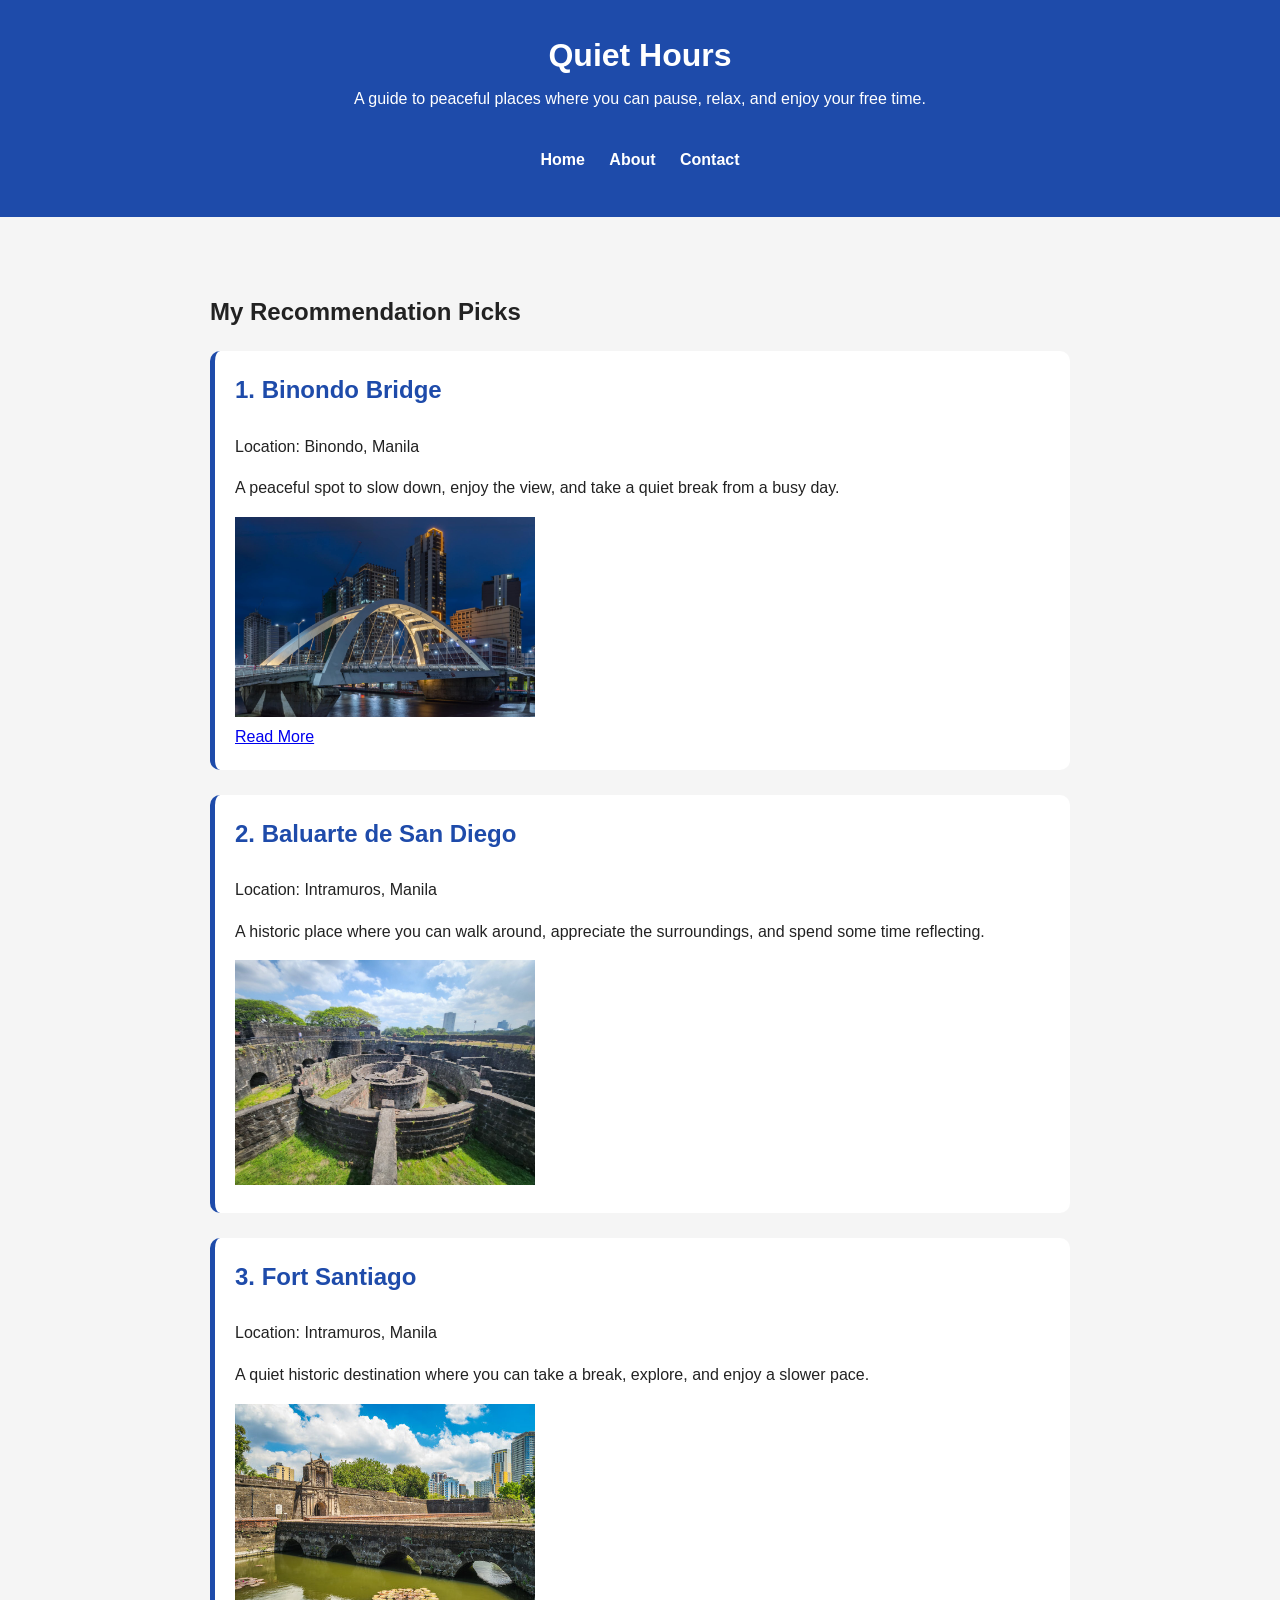
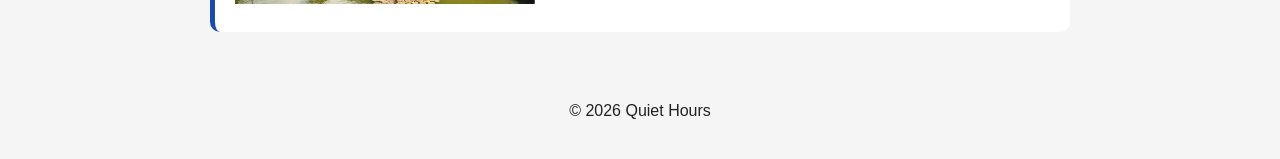
==== index.html @ 7797ea56 "Create stylesheet" ====
<!DOCTYPE html>
<html>
<head>
    <title>Quiet Hours</title>
    <link rel="stylesheet" href="style.css">
</head>

<body>

      <header>
        <h1>Quiet Hours</h1>

        <p>A guide to peaceful places where you can pause, relax, and enjoy your free time.</p>

        <nav>
            <ul>
                <li><a href="index.html">Home</a></li>
                <li><a href="about.html">About</a></li>
                <li><a href="contact.html">Contact</a></li>
            </ul>
        </nav>
    </header>

    <main>
        
    <br>

    <h2>My Recommendation Picks</h2>

<article class="place-card">
    <h3>1. Binondo Bridge</h3>
    <p>Location: Binondo, Manila</p>
    <p>A peaceful spot to slow down, enjoy the view, and take a quiet break from a busy day.</p>
    <img src="binondo-bridge.jpg" alt="Binondo Bridge in Manila" width="300"><br>
    <a href = "places/binondo-bridge.html">Read More</a>
</article>

<article class="place-card">
    <h3>2. Baluarte de San Diego</h3>
    <p>Location: Intramuros, Manila</p>
    <p>A historic place where you can walk around, appreciate the surroundings, and spend some time reflecting.</p>
    <img src="baluarte-de-san-diego.jpg" alt="Baluarte de San Diego in Intramuros" width="300">
</article>

<article class="place-card">
    <h3>3. Fort Santiago</h3>
    <p>Location: Intramuros, Manila</p>
    <p>A quiet historic destination where you can take a break, explore, and enjoy a slower pace.</p>
    <img src="fort-santiago.jpg" alt="Fort Santiago in Intramuros" width="300">
</article>
 </main>

 <footer>
    <p>&copy; 2026 Quiet Hours </p>
 </footer>

</body>
</html>
---- style.css ----
/* 1. Variables */
:root {
    --brand: #1e4baa;
    --dark-ink: #222222;
    --muted-grey: #666666;
    --light-background: #f5f5f5;
    --white: #ffffff;
}

/* 2. Base Styles */
* {
    box-sizing: border-box;
}

body {
    margin: 0;
    font-family: Arial, sans-serif;
    line-height: 1.6;
    color: var(--dark-ink);
    background-color: var(--light-background);
}

/* 3. Layout Regions */
header {
    background-color: var(--brand);
    color: var(--white);
    padding: 30px;
    text-align: center;
}

header h1 {
    margin: 0;
}

header p {
    margin: 5px 0 20px;
}

nav {
    background-color: var(--brand);
    padding: 15px;
    text-align: center;
}

nav ul {
    list-style: none;
    padding: 0;
    margin: 0;
}

nav li {
    display: inline-block;
    margin: 0 10px;
}

nav a {
    color: var(--white);
    text-decoration: none;
    font-weight: bold;
}

nav a:hover {
    text-decoration: underline;
}

main {
    max-width: 900px;
    margin: 30px auto;
    padding: 0 20px;
}

footer {
    text-align: center;
    padding: 20px;
    color: var(--dark-ink);
}

/* 4. Components */
.place-card {
    background-color: var(--white);
    border-radius: 10px;
    border-left: 5px solid var(--brand);
    padding: 20px;
    margin-bottom: 25px;
}

.place-card h3 {
    font-size: 24px;
    color: var(--brand);
    margin-top: 0;
}

.place-card img {
    max-width: 100%;
    height: auto;
}
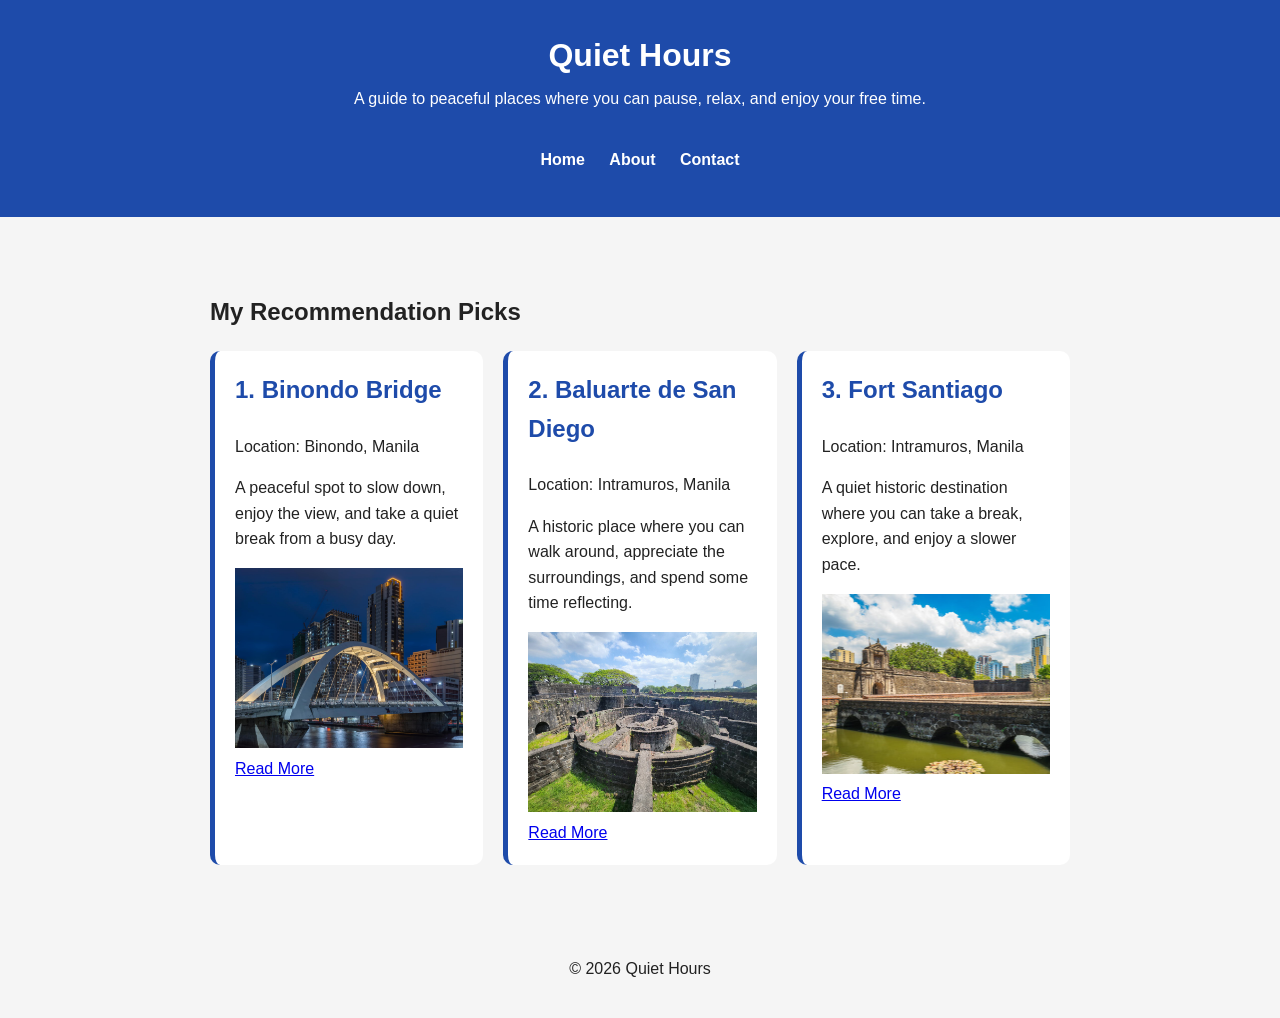
==== commit 50637274: "add more details" ====
--- a/index.html
+++ b/index.html
@@ -23,9 +23,11 @@
 
     <main>
         
+        
     <br>
 
     <h2>My Recommendation Picks</h2>
+    <div class="places-container">
 
 <article class="place-card">
     <h3>1. Binondo Bridge</h3>
@@ -39,15 +41,18 @@
     <h3>2. Baluarte de San Diego</h3>
     <p>Location: Intramuros, Manila</p>
     <p>A historic place where you can walk around, appreciate the surroundings, and spend some time reflecting.</p>
-    <img src="baluarte-de-san-diego.jpg" alt="Baluarte de San Diego in Intramuros" width="300">
+    <img src="baluarte-de-san-diego.jpg" alt="Baluarte de San Diego in Intramuros" width="300"><br>
+    <a href = "places/baluarte-de-san-diego.html">Read More</a>
 </article>
 
 <article class="place-card">
     <h3>3. Fort Santiago</h3>
     <p>Location: Intramuros, Manila</p>
     <p>A quiet historic destination where you can take a break, explore, and enjoy a slower pace.</p>
-    <img src="fort-santiago.jpg" alt="Fort Santiago in Intramuros" width="300">
+    <img src="fort-santiago.jpg" alt="Fort Santiago in Intramuros" width="300"><br>
+    <a href = "places/fort-santiago.html">Read More</a>
 </article>
+</div>
  </main>
 
  <footer>
--- a/style.css
+++ b/style.css
@@ -8,6 +8,12 @@
 }
 
 /* 2. Base Styles */
+main {
+    max-width: 1100px;
+    margin: 30px auto;
+    padding: 0 20px;
+}
+
 * {
     box-sizing: border-box;
 }
@@ -76,6 +82,13 @@
 }
 
 /* 4. Components */
+.places-container {
+    display: grid;
+    grid-template-columns: repeat(3, 1fr);
+    gap: 20px;
+}
+
+
 .place-card {
     background-color: var(--white);
     border-radius: 10px;
@@ -92,5 +105,75 @@
 
 .place-card img {
     max-width: 100%;
-    height: auto;
+    height: 180px;
+    object-fit: cover;
+}
+
+/* 5. Contact Form */
+form {
+    max-width: 700px;
+    margin: 0 auto;
+}
+
+fieldset {
+    padding: 20px;
+    border-radius: 10px;
+    border: 1px solid var(--muted-grey);
+    margin-bottom: 20px;
+}
+
+legend {
+    color: var(--brand);
+    font-weight: bold;
+    padding: 0 8px;
+}
+
+input[type="text"],
+input[type="email"],
+textarea {
+    padding: 10px;
+    font-size: 16px;
+    width: 100%;
+    max-width: 100%;
+}
+
+label {
+    display: flex;
+    align-items: center;
+    gap: 8px;
+}
+
+input[type="radio"],
+input[type="checkbox"] {
+    width: auto;
+    margin: 0;
+}
+
+
+textarea {
+    min-height: 150px;
+    resize: vertical;
+}
+
+button[type="submit"] {
+    background-color: var(--brand);
+    color: var(--white);
+    padding: 12px 20px;
+    border: none;
+    border-radius: 6px;
+    cursor: pointer;
+    font-size: 16px;
+}
+
+button[type="submit"]:hover {
+    opacity: 0.9;
+}
+
+
+
+/* 6. Focus State */
+input:focus,
+textarea:focus {
+    outline: 3px solid var(--brand);
+    outline-offset: 2px;
 }
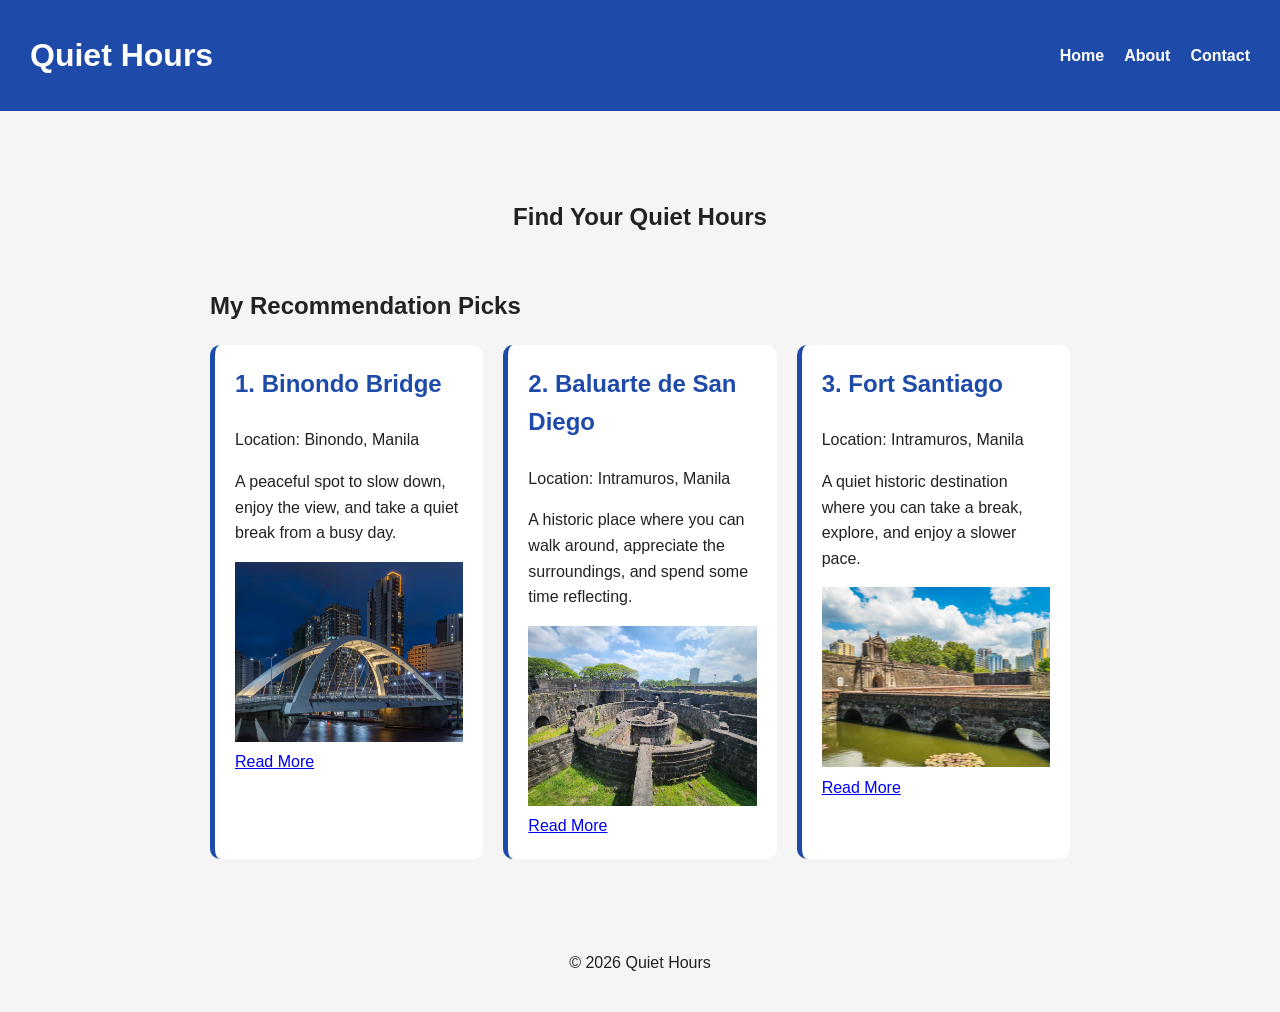
==== commit 56fb1a71: "Rebuild my header with flexbox" ====
--- a/index.html
+++ b/index.html
@@ -7,10 +7,9 @@
 
 <body>
 
-      <header>
+      <header class="site-header">
         <h1>Quiet Hours</h1>
 
-        <p>A guide to peaceful places where you can pause, relax, and enjoy your free time.</p>
 
         <nav>
             <ul>
@@ -25,7 +24,9 @@
         
         
     <br>
-
+<section class="welcome-banner">
+    <h2>Find Your Quiet Hours</h2>
+</section>
     <h2>My Recommendation Picks</h2>
     <div class="places-container">
 
--- a/style.css
+++ b/style.css
@@ -14,6 +14,13 @@
     padding: 0 20px;
 }
 
+.welcome-banner {
+    height: 100px;
+    display: flex;
+    justify-content: center;
+    align-items: center;
+}
+
 * {
     box-sizing: border-box;
 }
@@ -27,45 +34,34 @@
 }
 
 /* 3. Layout Regions */
-header {
+.site-header {
+    display: flex;
+    justify-content: space-between;
+    align-items: center;
     background-color: var(--brand);
     color: var(--white);
     padding: 30px;
-    text-align: center;
 }
 
-header h1 {
+.site-header h1 {
     margin: 0;
 }
 
-header p {
-    margin: 5px 0 20px;
-}
-
-nav {
-    background-color: var(--brand);
-    padding: 15px;
-    text-align: center;
-}
-
-nav ul {
+.site-header nav ul {
+    display: flex;
+    gap: 20px;
     list-style: none;
     padding: 0;
     margin: 0;
 }
 
-nav li {
-    display: inline-block;
-    margin: 0 10px;
-}
-
-nav a {
+.site-header nav a {
     color: var(--white);
     text-decoration: none;
     font-weight: bold;
 }
 
-nav a:hover {
+.site-header nav a:hover {
     text-decoration: underline;
 }
 
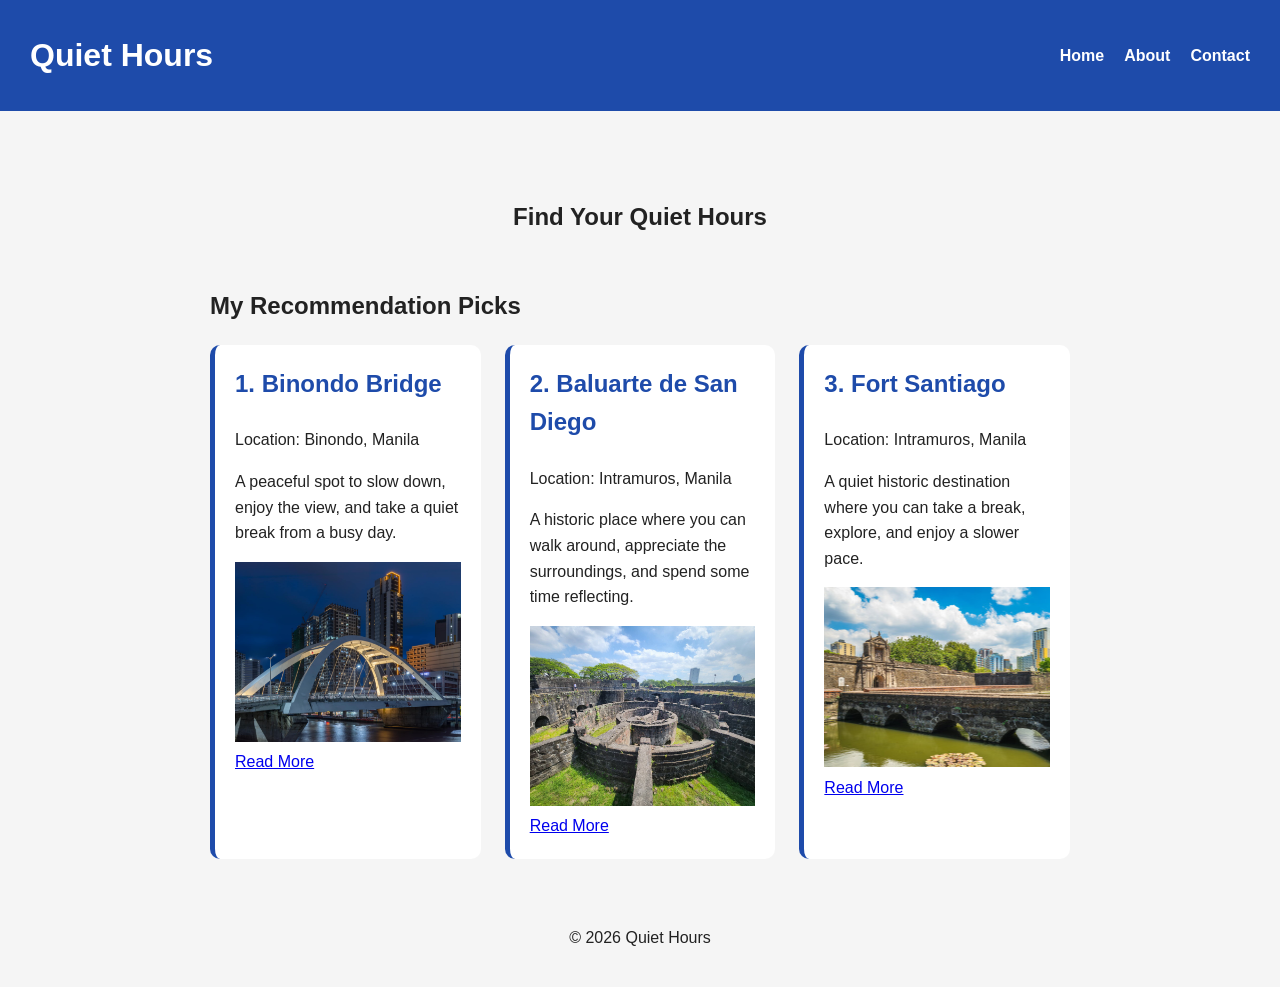
==== commit 0f57234c: "Put places side by side" ====
--- a/index.html
+++ b/index.html
@@ -28,7 +28,7 @@
     <h2>Find Your Quiet Hours</h2>
 </section>
     <h2>My Recommendation Picks</h2>
-    <div class="places-container">
+    <div class="place-grid">
 
 <article class="place-card">
     <h3>1. Binondo Bridge</h3>
--- a/style.css
+++ b/style.css
@@ -78,19 +78,19 @@
 }
 
 /* 4. Components */
-.places-container {
-    display: grid;
-    grid-template-columns: repeat(3, 1fr);
-    gap: 20px;
+.place-grid {
+    display: flex;
+    flex-wrap: wrap;
+    gap: 24px;
 }
 
 
 .place-card {
+    flex: 1 1 240px;
     background-color: var(--white);
     border-radius: 10px;
     border-left: 5px solid var(--brand);
     padding: 20px;
-    margin-bottom: 25px;
 }
 
 .place-card h3 {
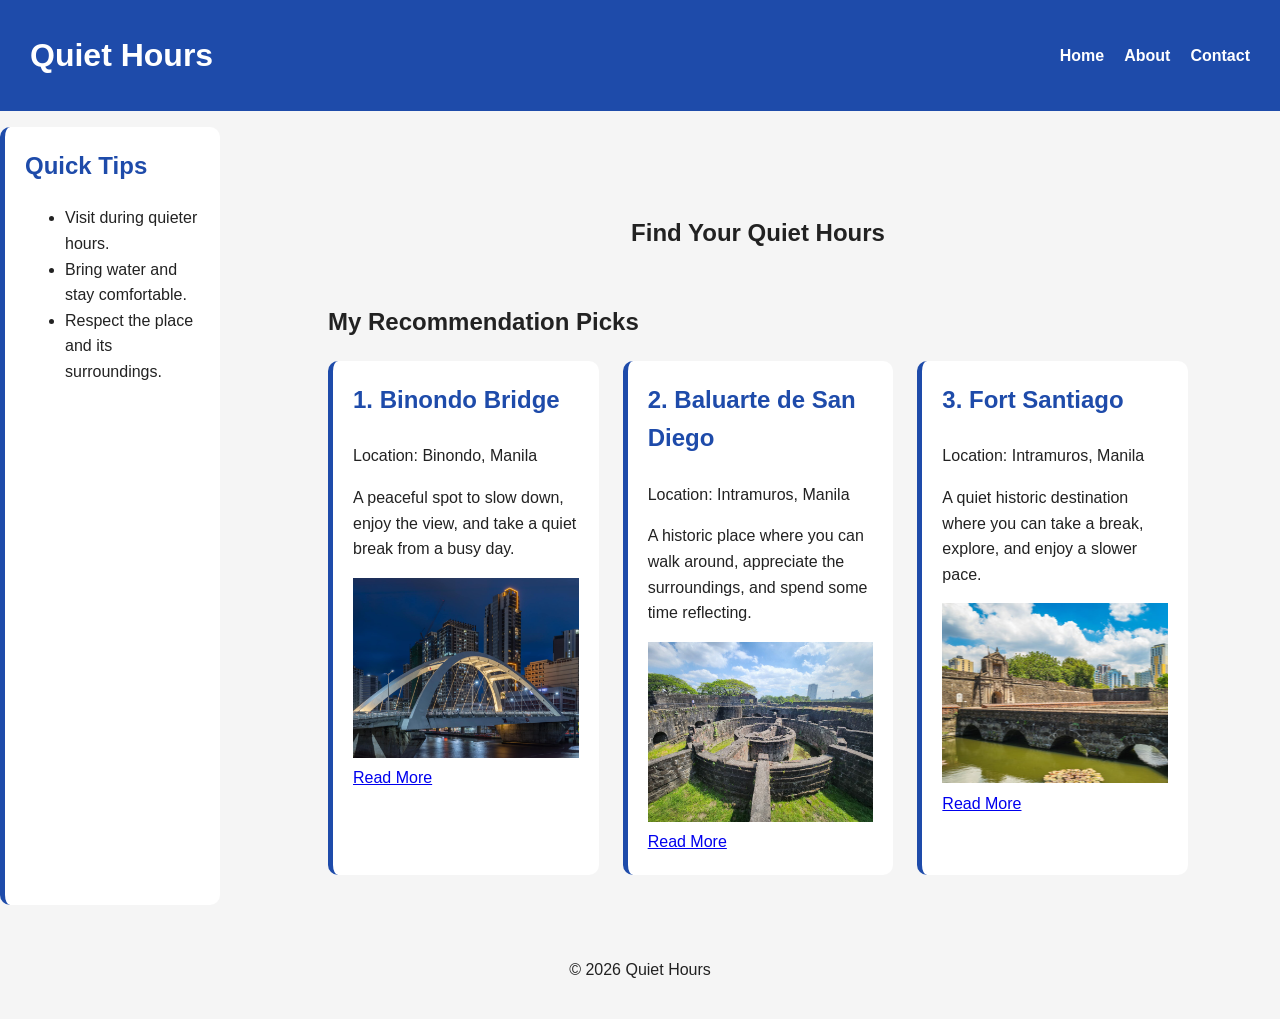
==== commit 5552f09d: "Create a Grid Layout" ====
--- a/index.html
+++ b/index.html
@@ -6,7 +6,7 @@
 </head>
 
 <body>
-
+<div class="page">
       <header class="site-header">
         <h1>Quiet Hours</h1>
 
@@ -19,6 +19,15 @@
             </ul>
         </nav>
     </header>
+
+   <aside>
+        <h2>Quick Tips</h2>
+        <ul>
+            <li>Visit during quieter hours.</li>
+            <li>Bring water and stay comfortable.</li>
+            <li>Respect the place and its surroundings.</li>
+        </ul>
+    </aside>
 
     <main>
         
@@ -59,6 +68,6 @@
  <footer>
     <p>&copy; 2026 Quiet Hours </p>
  </footer>
-
+</div>
 </body>
 </html>
--- a/style.css
+++ b/style.css
@@ -75,6 +75,44 @@
     text-align: center;
     padding: 20px;
     color: var(--dark-ink);
+}
+
+.page {
+    display: grid;
+    grid-template-columns: 220px 1fr;
+    grid-template-areas:
+        "masthead masthead"
+        "side     main"
+        "foot     foot";
+    gap: 16px;
+}
+
+.site-header {
+    grid-area: masthead;
+}
+
+aside {
+    grid-area: side;
+}
+
+aside {
+    background-color: var(--white);
+    padding: 20px;
+    border-radius: 10px;
+    border-left: 5px solid var(--brand);
+}
+
+aside h2 {
+    color: var(--brand);
+    margin-top: 0;
+}
+
+main {
+    grid-area: main;
+}
+
+footer {
+    grid-area: foot;
 }
 
 /* 4. Components */
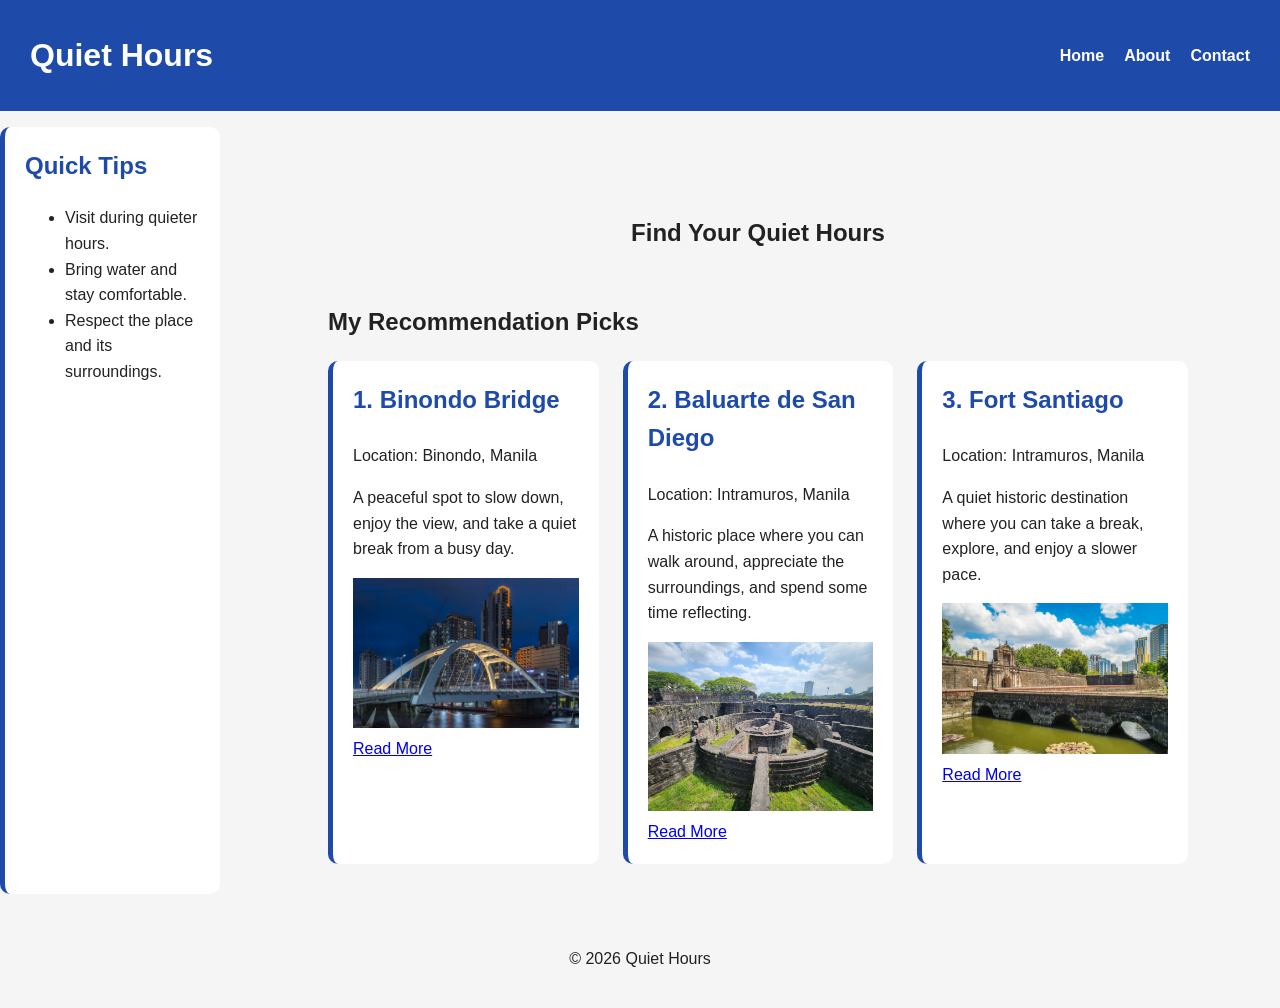
==== commit 5c434035: "Make my Guide Responsive" ====
--- a/index.html
+++ b/index.html
@@ -1,6 +1,7 @@
 <!DOCTYPE html>
 <html>
 <head>
+    <meta name="viewport" content="width=device-width, initial-scale=1.0">
     <title>Quiet Hours</title>
     <link rel="stylesheet" href="style.css">
 </head>
--- a/style.css
+++ b/style.css
@@ -79,12 +79,23 @@
 
 .page {
     display: grid;
-    grid-template-columns: 220px 1fr;
+    grid-template-columns: 1fr;
     grid-template-areas:
-        "masthead masthead"
-        "side     main"
-        "foot     foot";
+        "masthead"
+        "main"
+        "side"
+        "foot";
     gap: 16px;
+}
+
+@media (min-width: 700px) {
+    .page {
+        grid-template-columns: 220px 1fr;
+        grid-template-areas:
+            "masthead masthead"
+            "side     main"
+            "foot     foot";
+    }
 }
 
 .site-header {
@@ -139,8 +150,7 @@
 
 .place-card img {
     max-width: 100%;
-    height: 180px;
-    object-fit: cover;
+    height: auto;
 }
 
 /* 5. Contact Form */
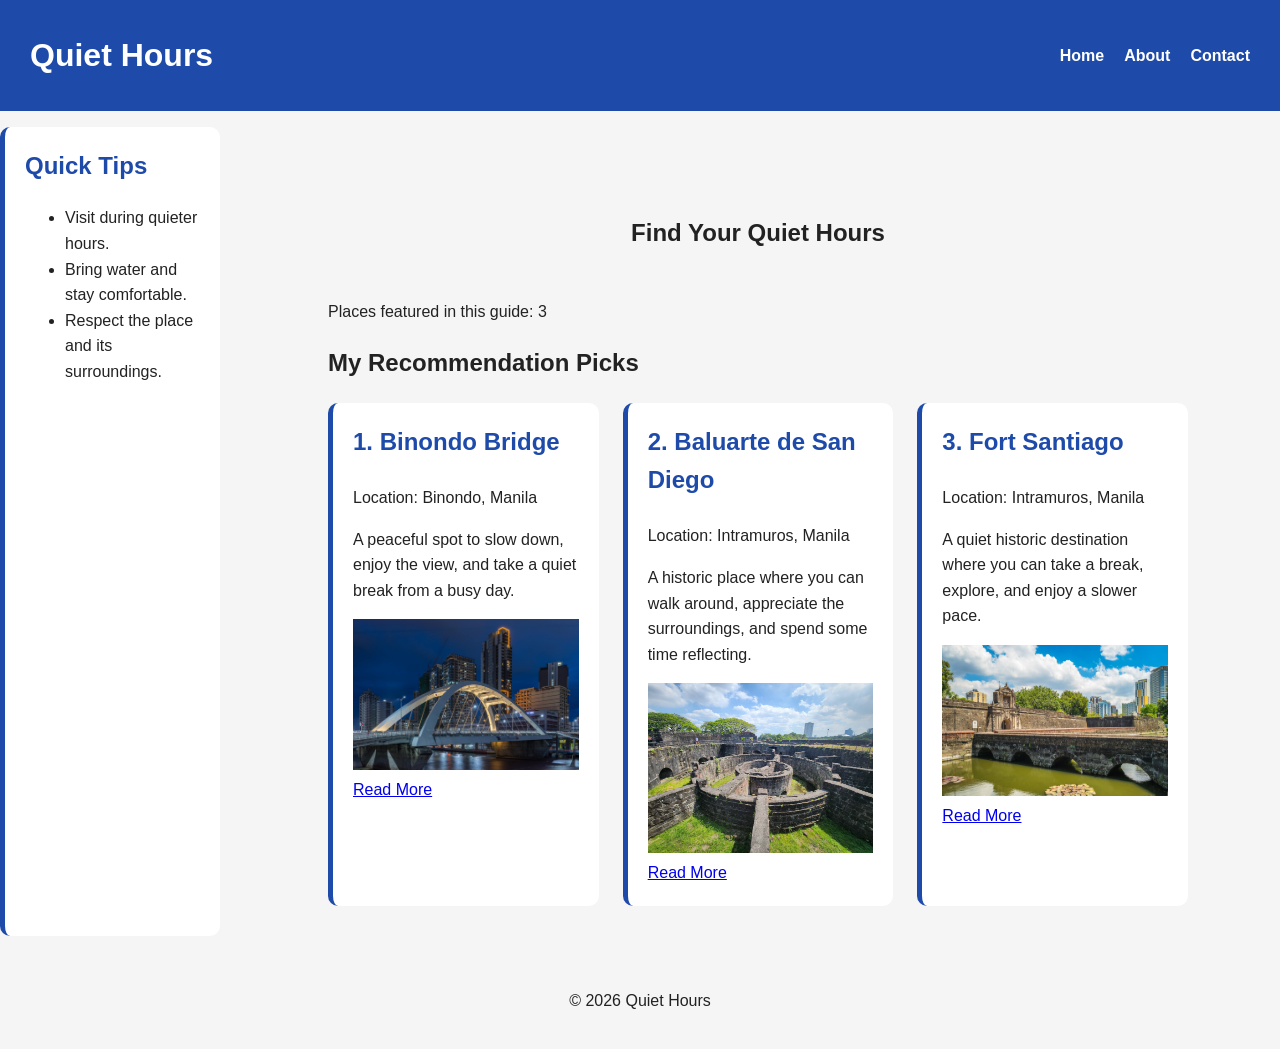
==== commit 0b04caf5: "add javascript" ====
--- a/index.html
+++ b/index.html
@@ -9,7 +9,7 @@
 <body>
 <div class="page">
       <header class="site-header">
-        <h1>Quiet Hours</h1>
+        <h1 id="guide-name">Quiet Hours</h1>
 
 
         <nav>
@@ -37,8 +37,10 @@
 <section class="welcome-banner">
     <h2>Find Your Quiet Hours</h2>
 </section>
+<p id="place-count"></p>
     <h2>My Recommendation Picks</h2>
     <div class="place-grid">
+
 
 <article class="place-card">
     <h3>1. Binondo Bridge</h3>
@@ -67,8 +69,9 @@
  </main>
 
  <footer>
-    <p>&copy; 2026 Quiet Hours </p>
+    <p id="copyright">&copy; 2026 Quiet Hours</p>
  </footer>
 </div>
+<script src="script.js"></script>
 </body>
 </html>
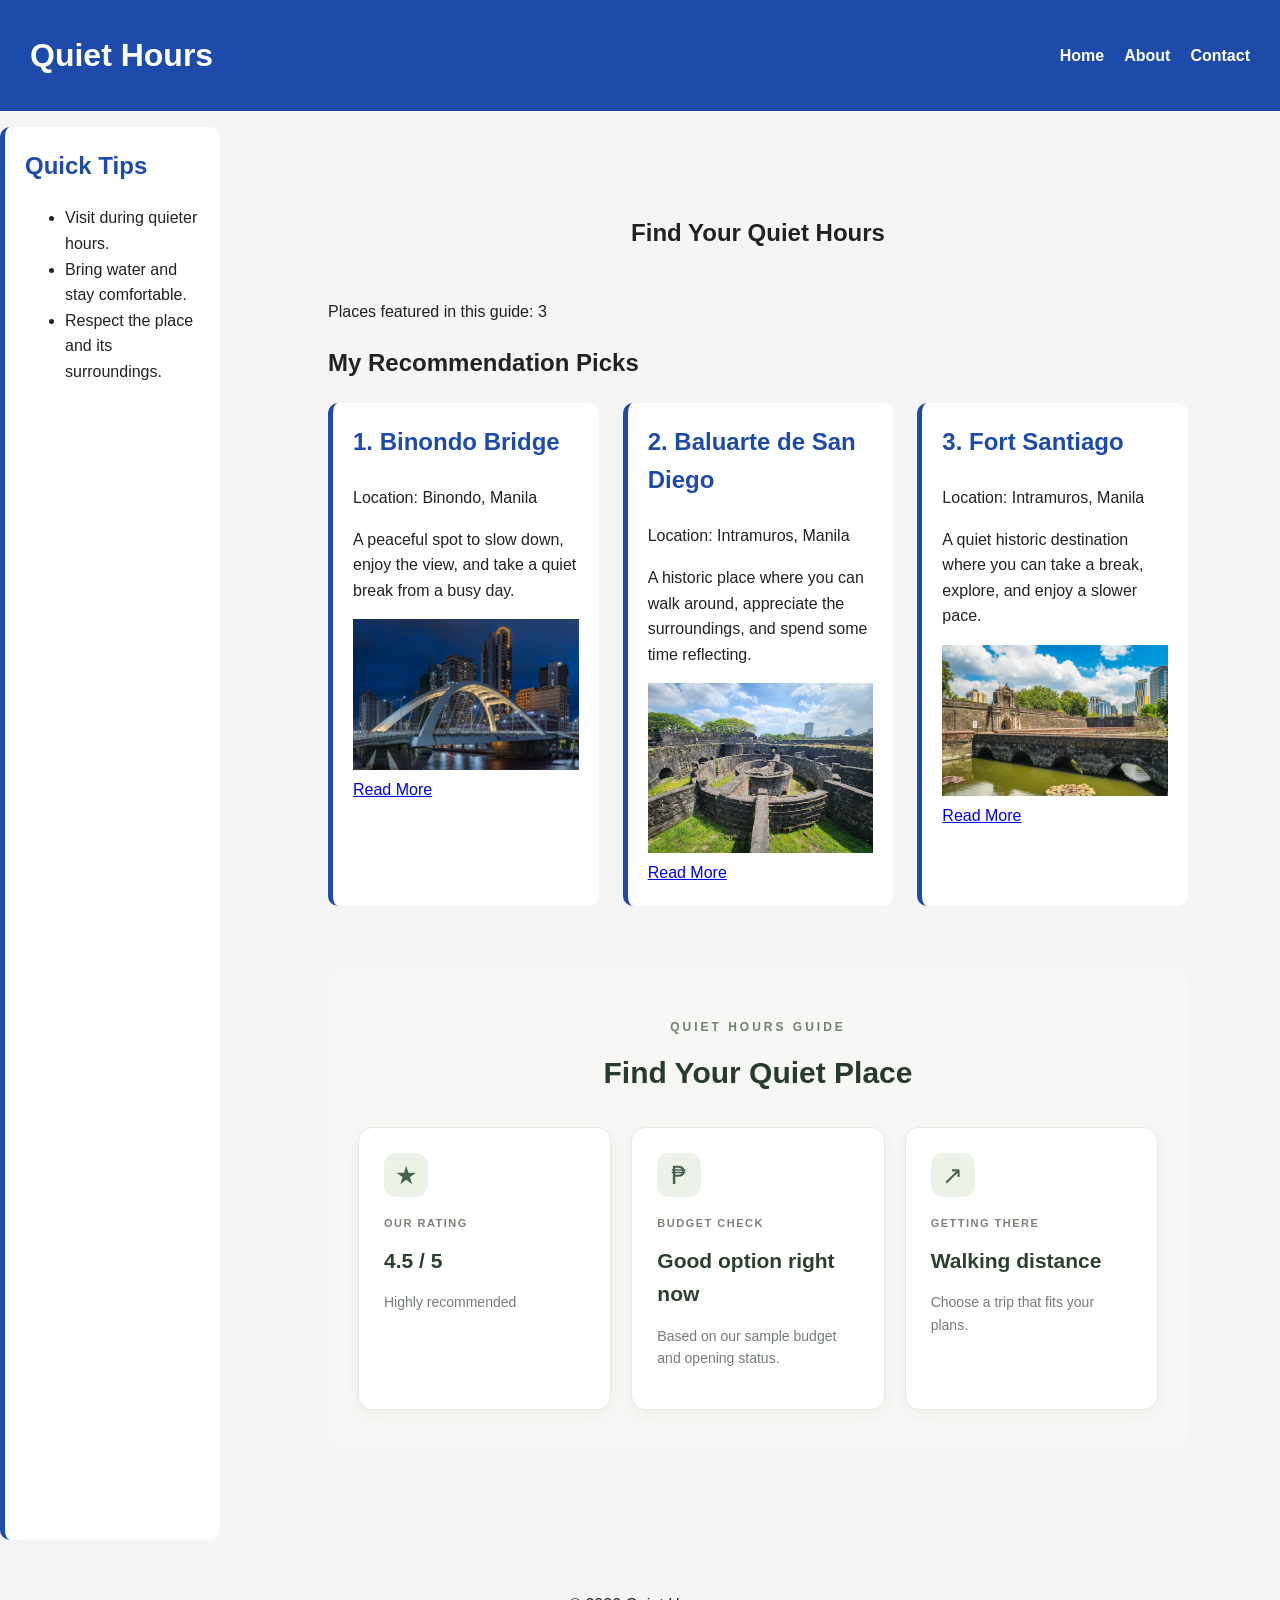
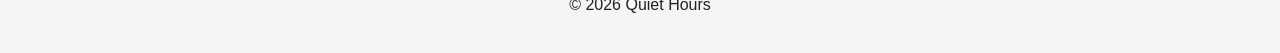
==== commit 247d723b: "Make guide decide" ====
--- a/index.html
+++ b/index.html
@@ -66,6 +66,39 @@
     <a href = "places/fort-santiago.html">Read More</a>
 </article>
 </div>
+
+
+<section class="place-decisions">
+    <div class="decisions-heading">
+        <p class="eyebrow">QUIET HOURS GUIDE</p>
+        <h2>Find Your Quiet Place</h2>
+    </div>
+
+    <div class="decision-grid">
+        <article class="decision-card rating-card">
+            <div class="decision-icon">★</div>
+            <p class="decision-label">OUR RATING</p>
+            <h3 id="rating-score">4.5 / 5</h3>
+            <p id="rating-label"></p>
+        </article>
+
+        <article class="decision-card budget-card">
+            <div class="decision-icon">₱</div>
+            <p class="decision-label">BUDGET CHECK</p>
+            <h3 id="budget-status"></h3>
+            <p>Based on our sample budget and opening status.</p>
+        </article>
+
+        <article class="decision-card distance-card">
+            <div class="decision-icon">↗</div>
+            <p class="decision-label">GETTING THERE</p>
+            <h3 id="distance-note"></h3>
+            <p>Choose a trip that fits your plans.</p>
+        </article>
+    </div>
+</section>
+
+
  </main>
 
  <footer>
--- a/style.css
+++ b/style.css
@@ -220,4 +220,102 @@
 textarea:focus {
     outline: 3px solid var(--brand);
     outline-offset: 2px;
-}+}
+
+
+
+/* Place Guide Decisions */
+.place-decisions {
+    margin: 60px 0;
+    padding: 40px 30px;
+    background: #f7f8f5;
+    border-radius: 18px;
+}
+
+.decisions-heading {
+    text-align: center;
+    margin-bottom: 30px;
+}
+
+.eyebrow {
+    color: #71816d;
+    font-size: 12px;
+    font-weight: bold;
+    letter-spacing: 3px;
+}
+
+.decisions-heading h2 {
+    margin: 10px 0;
+    font-size: 30px;
+    color: #263b2d;
+}
+
+.decisions-heading > p:last-child {
+    color: #68736a;
+}
+
+.decision-grid {
+    display: grid;
+    grid-template-columns: repeat(3, 1fr);
+    gap: 20px;
+}
+
+.decision-card {
+    padding: 25px;
+    border-radius: 14px;
+    background: white;
+    border: 1px solid #e5e9e2;
+    box-shadow: 0 5px 15px rgba(30, 50, 35, 0.05);
+    transition: transform 0.2s, box-shadow 0.2s;
+}
+
+.decision-card:hover {
+    transform: translateY(-5px);
+    box-shadow: 0 10px 22px rgba(30, 50, 35, 0.1);
+}
+
+.decision-icon {
+    display: flex;
+    align-items: center;
+    justify-content: center;
+    width: 44px;
+    height: 44px;
+    border-radius: 12px;
+    background: #edf2e9;
+    color: #47634b;
+    font-size: 25px;
+    margin-bottom: 18px;
+}
+
+.decision-label {
+    font-size: 11px;
+    font-weight: bold;
+    letter-spacing: 1.5px;
+    color: #798477;
+}
+
+.decision-card h3 {
+    color: #2c4030;
+    margin: 10px 0;
+    font-size: 21px;
+}
+
+.decision-card > p:last-child {
+    color: #737d73;
+    font-size: 14px;
+    line-height: 1.6;
+}
+
+@media (max-width: 700px) {
+    .place-decisions {
+        padding: 30px 18px;
+    }
+
+    .decision-grid {
+        grid-template-columns: 1fr;
+    }
+
+    .decisions-heading h2 {
+        font-size: 25px;
+    }
+}
